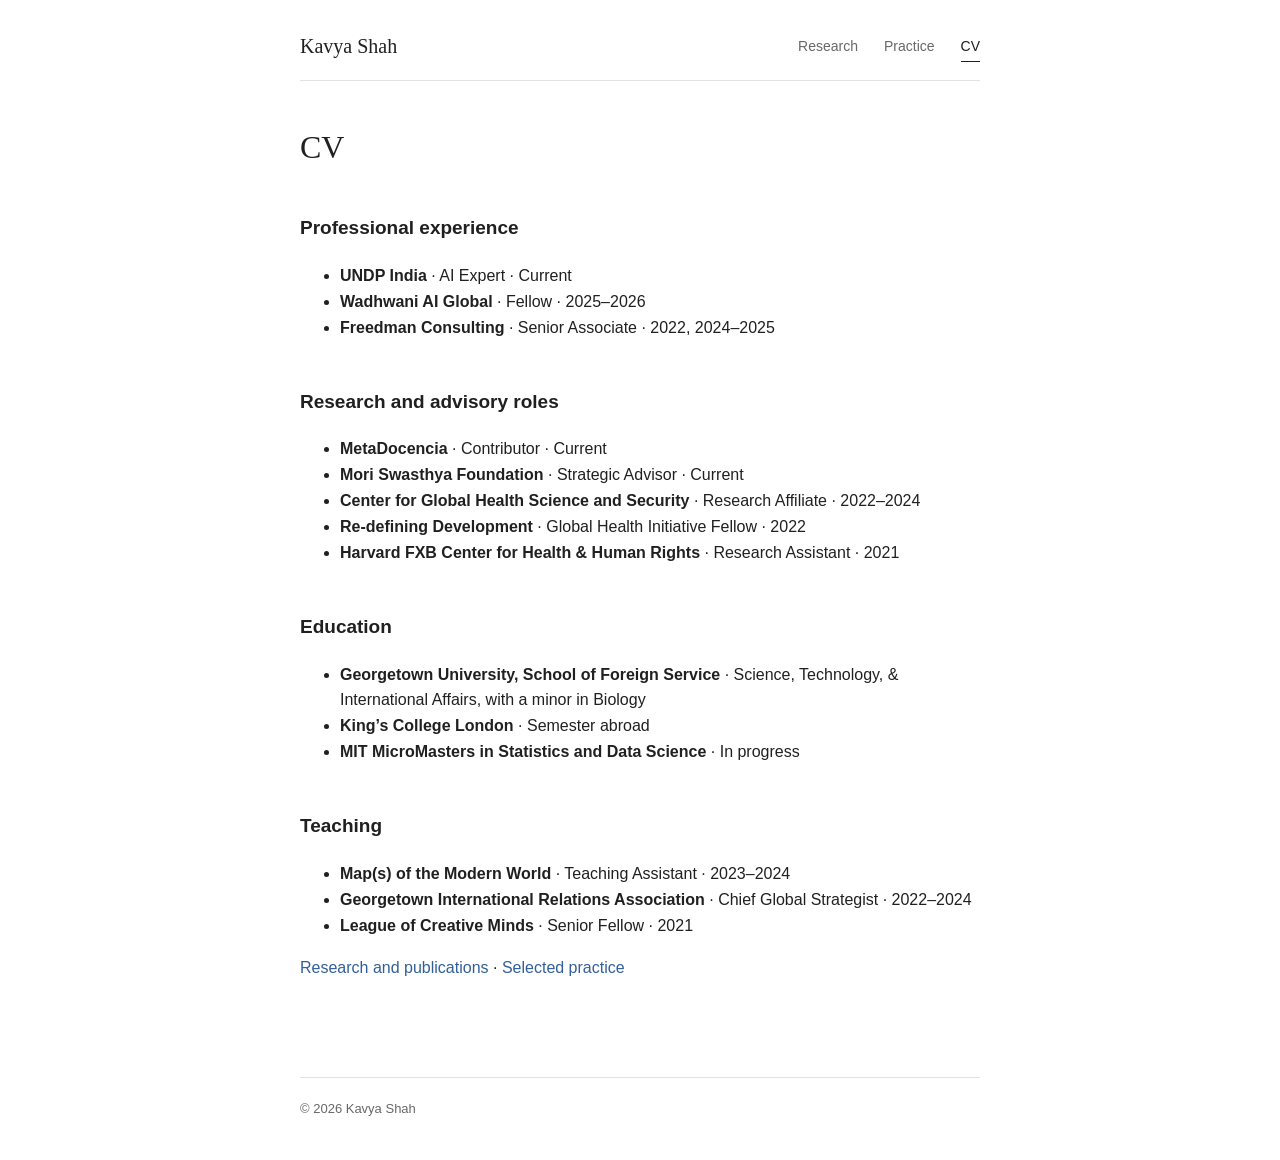
==== cv.html @ 89961c6f "updates" ====
<!doctype html>
<html lang="en">
<head>
  <meta charset="utf-8">
  <meta name="viewport" content="width=device-width, initial-scale=1">
  <title>CV — Kavya Shah</title>
  <meta name="description" content="Education, experience, and advisory work of Kavya Shah.">
  <link rel="stylesheet" href="style.css">
</head>
<body>
  <div class="wrap">
    <header>
      <a class="name" href="./">Kavya Shah</a>
      <nav>
        <a href="research.html">Research</a>
        <a href="practice.html">Practice</a>
        <a class="active" aria-current="page" href="cv.html">CV</a>
      </nav>
    </header>

    <main>
      <h1>CV</h1>

      <h2>Professional experience</h2>

      <ul>
        <li><strong>UNDP India</strong> · AI Expert · Current</li>
        <li><strong>Wadhwani AI Global</strong> · Fellow · 2025–2026</li>
        <li><strong>Freedman Consulting</strong> · Senior Associate · 2022, 2024–2025</li>
      </ul>

      <h2>Research and advisory roles</h2>

      <ul>
        <li><strong>MetaDocencia</strong> · Contributor · Current</li>
        <li><strong>Mori Swasthya Foundation</strong> · Strategic Advisor · Current</li>
        <li><strong>Center for Global Health Science and Security</strong> · Research Affiliate · 2022–2024</li>
        <li><strong>Re-defining Development</strong> · Global Health Initiative Fellow · 2022</li>
        <li><strong>Harvard FXB Center for Health &amp; Human Rights</strong> · Research Assistant · 2021</li>
      </ul>

      <h2>Education</h2>

      <ul>
        <li><strong>Georgetown University, School of Foreign Service</strong> · Science, Technology, &amp; International Affairs, with a minor in Biology</li>
        <li><strong>King’s College London</strong> · Semester abroad</li>
        <li><strong>MIT MicroMasters in Statistics and Data Science</strong> · In progress</li>
      </ul>

      <h2>Teaching</h2>

      <ul>
        <li><strong>Map(s) of the Modern World</strong> · Teaching Assistant · 2023–2024</li>
        <li><strong>Georgetown International Relations Association</strong> · Chief Global Strategist · 2022–2024</li>
        <li><strong>League of Creative Minds</strong> · Senior Fellow · 2021</li>
      </ul>

      <p><a href="research.html">Research and publications</a> · <a href="practice.html">Selected practice</a></p>
    </main>

    <footer>© 2026 Kavya Shah</footer>
  </div>
</body>
</html>
---- style.css ----
/* --------------------------------
   VARIABLES
-------------------------------- */

:root {
  --text: #202020;
  --muted: #686868;
  --link: #315f9a;
  --line: #e2e2e2;
  --background: #ffffff;

  --width: 680px;
}


/* --------------------------------
   BASE
-------------------------------- */

* {
  box-sizing: border-box;
}

html {
  scroll-behavior: smooth;
}

body {
  margin: 0;

  background: var(--background);
  color: var(--text);

  font-family:
    Arial,
    Helvetica,
    sans-serif;

  font-size: 16px;
  line-height: 1.62;
}


/* --------------------------------
   PAGE WIDTH
-------------------------------- */

.wrap {
  width: min(
    calc(100% - 40px),
    var(--width)
  );

  margin: 0 auto;
}


/* --------------------------------
   HEADER
-------------------------------- */

header {
  padding: 30px 0 18px;

  display: flex;
  justify-content: space-between;
  align-items: center;

  gap: 32px;

  border-bottom: 1px solid var(--line);
}


/* NAME */

.name {
  color: var(--text);
  text-decoration: none;

  font-family:
    Georgia,
    "Times New Roman",
    serif;

  font-size: 20px;
  font-weight: 400;

  white-space: nowrap;
}

.name:hover {
  color: var(--text);
}


/* --------------------------------
   NAVIGATION
-------------------------------- */

nav {
  display: flex;
  align-items: center;

  gap: 26px;

  font-size: 14px;
}

nav a {
  position: relative;

  color: var(--muted);
  text-decoration: none;

  transition: color 0.15s ease;
}

nav a:hover {
  color: var(--text);
}


/* animated underline */

nav a::after {
  content: "";

  position: absolute;

  left: 0;
  bottom: -4px;

  width: 100%;
  height: 1px;

  background: var(--text);

  transform: scaleX(0);
  transform-origin: left;

  transition: transform 0.15s ease;
}

nav a:hover::after {
  transform: scaleX(1);
}


/* active page */

nav a.active {
  color: var(--text);
}

nav a.active::after {
  transform: scaleX(1);
}


/* --------------------------------
   MAIN CONTENT
-------------------------------- */

main {
  padding: 46px 0 80px;
}


/* --------------------------------
   TYPOGRAPHY
-------------------------------- */

h1 {
  margin: 0 0 28px;

  font-family:
    Georgia,
    "Times New Roman",
    serif;

  font-size: 32px;
  font-weight: 400;
  line-height: 1.25;
}

h2 {
  margin: 48px 0 22px;

  font-size: 19px;
  font-weight: 600;
  line-height: 1.35;
}

p {
  margin: 0 0 17px;
}


/* --------------------------------
   LINKS
-------------------------------- */

main a {
  color: var(--link);
  text-decoration: none;
}

main a:hover {
  text-decoration: underline;
}


/* --------------------------------
   HOMEPAGE
-------------------------------- */

.intro {
  display: flow-root;
  font-size: 17px;
}

.home-photo {
  float: right;
  width: 220px;
  height: auto;
  margin: 5px 0 16px 24px;
}

.contact {
  margin-top: 30px;
}


/* --------------------------------
   RESEARCH + WRITING ITEMS
-------------------------------- */

.item {
  margin: 0 0 29px;
}

.item-title {
  margin: 0 0 3px;

  font-weight: 600;
  line-height: 1.45;
}

.item-meta {
  margin: 0 0 6px;

  color: var(--muted);

  font-size: 14px;
}

.item p {
  margin: 0;
}


/* --------------------------------
   FOOTER
-------------------------------- */

footer {
  padding: 20px 0 40px;

  border-top: 1px solid var(--line);

  color: var(--muted);

  font-size: 13px;
}


/* --------------------------------
   MOBILE
-------------------------------- */

@media (max-width: 560px) {

  .home-photo {
    display: block;
    float: none;
    width: min(100%, 240px);
    margin: 0 0 24px;
  }

  .wrap {
    width: calc(100% - 32px);
  }

  header {
    padding-top: 24px;

    align-items: flex-start;

    gap: 18px;
  }

  nav {
    gap: 16px;
  }

  main {
    padding-top: 34px;
  }

  h1 {
    font-size: 29px;
  }

  h2 {
    margin-top: 42px;
  }

}
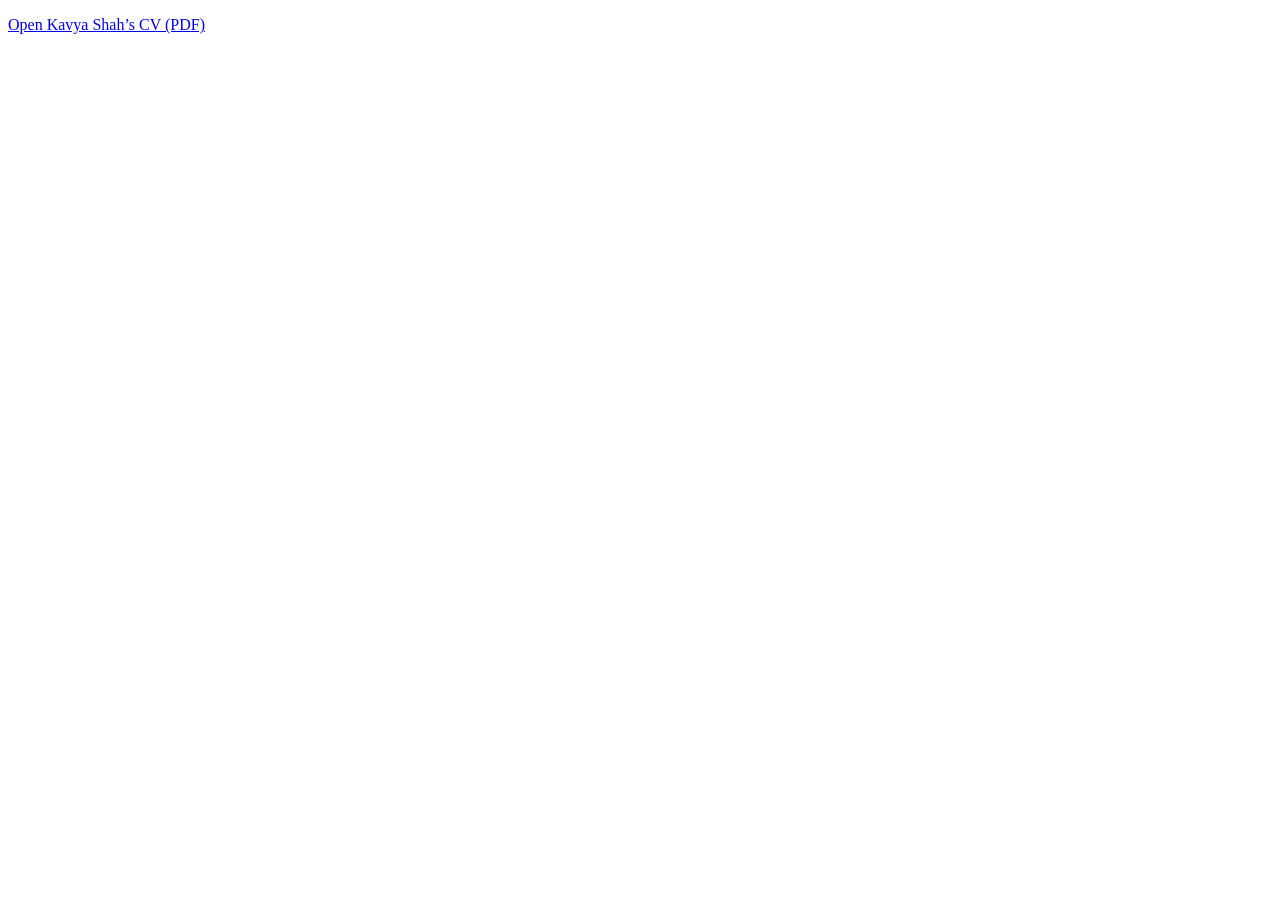
==== commit 4c54bc5c: "updates" ====
--- a/cv.html
+++ b/cv.html
@@ -4,61 +4,10 @@
   <meta charset="utf-8">
   <meta name="viewport" content="width=device-width, initial-scale=1">
   <title>CV — Kavya Shah</title>
-  <meta name="description" content="Education, experience, and advisory work of Kavya Shah.">
-  <link rel="stylesheet" href="style.css">
+  <meta http-equiv="refresh" content="0; url=cv.pdf">
+  <link rel="canonical" href="cv.pdf">
 </head>
 <body>
-  <div class="wrap">
-    <header>
-      <a class="name" href="./">Kavya Shah</a>
-      <nav>
-        <a href="research.html">Research</a>
-        <a href="practice.html">Practice</a>
-        <a class="active" aria-current="page" href="cv.html">CV</a>
-      </nav>
-    </header>
-
-    <main>
-      <h1>CV</h1>
-
-      <h2>Professional experience</h2>
-
-      <ul>
-        <li><strong>UNDP India</strong> · AI Expert · Current</li>
-        <li><strong>Wadhwani AI Global</strong> · Fellow · 2025–2026</li>
-        <li><strong>Freedman Consulting</strong> · Senior Associate · 2022, 2024–2025</li>
-      </ul>
-
-      <h2>Research and advisory roles</h2>
-
-      <ul>
-        <li><strong>MetaDocencia</strong> · Contributor · Current</li>
-        <li><strong>Mori Swasthya Foundation</strong> · Strategic Advisor · Current</li>
-        <li><strong>Center for Global Health Science and Security</strong> · Research Affiliate · 2022–2024</li>
-        <li><strong>Re-defining Development</strong> · Global Health Initiative Fellow · 2022</li>
-        <li><strong>Harvard FXB Center for Health &amp; Human Rights</strong> · Research Assistant · 2021</li>
-      </ul>
-
-      <h2>Education</h2>
-
-      <ul>
-        <li><strong>Georgetown University, School of Foreign Service</strong> · Science, Technology, &amp; International Affairs, with a minor in Biology</li>
-        <li><strong>King’s College London</strong> · Semester abroad</li>
-        <li><strong>MIT MicroMasters in Statistics and Data Science</strong> · In progress</li>
-      </ul>
-
-      <h2>Teaching</h2>
-
-      <ul>
-        <li><strong>Map(s) of the Modern World</strong> · Teaching Assistant · 2023–2024</li>
-        <li><strong>Georgetown International Relations Association</strong> · Chief Global Strategist · 2022–2024</li>
-        <li><strong>League of Creative Minds</strong> · Senior Fellow · 2021</li>
-      </ul>
-
-      <p><a href="research.html">Research and publications</a> · <a href="practice.html">Selected practice</a></p>
-    </main>
-
-    <footer>© 2026 Kavya Shah</footer>
-  </div>
+  <p><a href="cv.pdf">Open Kavya Shah’s CV (PDF)</a></p>
 </body>
 </html>
